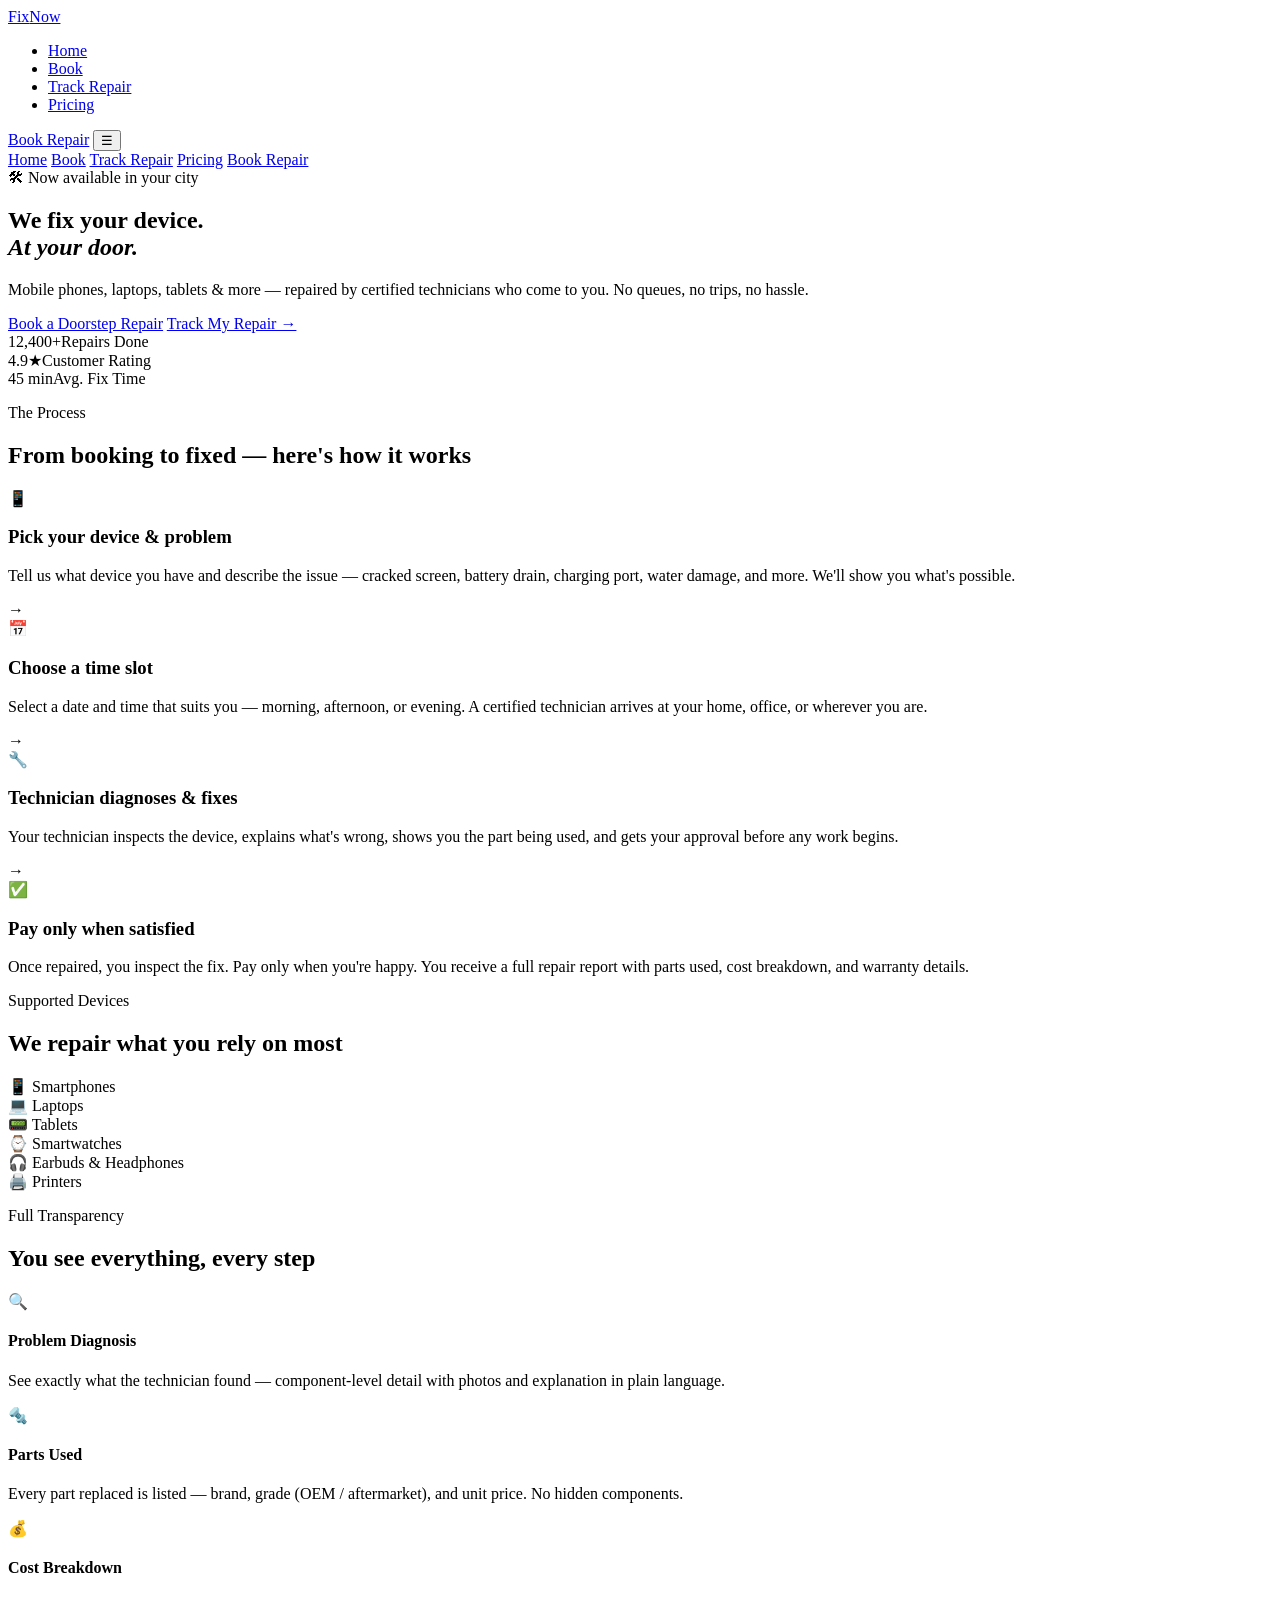
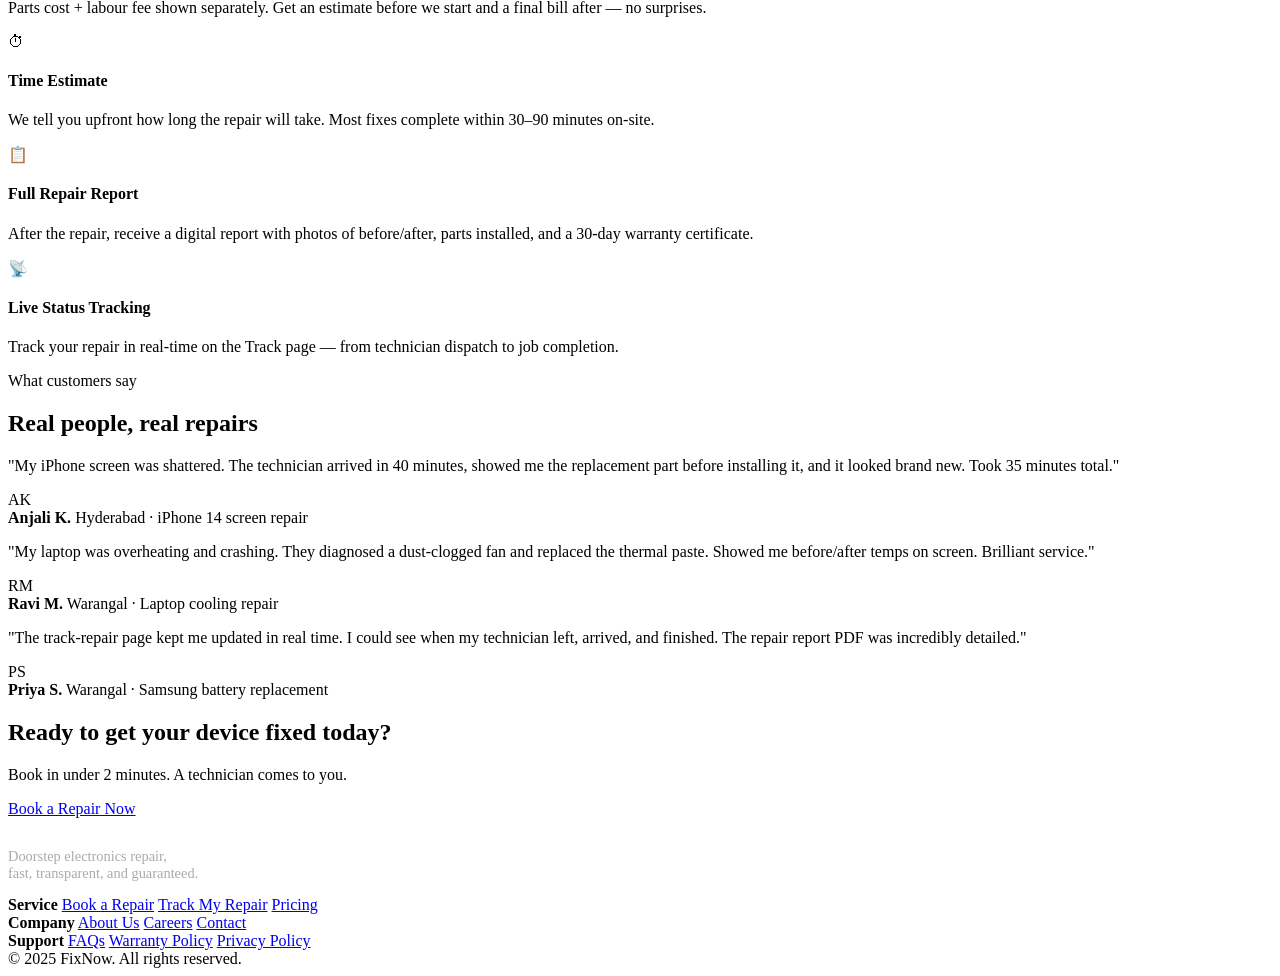
==== index.html @ e60a0678 "Add files via upload" ====
<!DOCTYPE html>
<html lang="en">
<head>
  <meta charset="UTF-8" />
  <meta name="viewport" content="width=device-width, initial-scale=1.0" />
  <title>FixNow — Doorstep Repair Service</title>
  <link rel="preconnect" href="https://fonts.googleapis.com" />
  <link href="https://fonts.googleapis.com/css2?family=DM+Sans:wght@300;400;500;600&family=Syne:wght@700;800&display=swap" rel="stylesheet" />
  <link rel="stylesheet" href="assets/style.css" />
</head>
<body>

  <!-- NAV -->
  <nav class="nav">
    <a href="index.html" class="logo">Fix<span>Now</span></a>
    <ul class="nav-links">
      <li><a href="index.html" class="active">Home</a></li>
      <li><a href="book.html">Book</a></li>
      <li><a href="track.html">Track Repair</a></li>
      <li><a href="pricing.html">Pricing</a></li>
    </ul>
    <a href="book.html" class="btn btn-primary nav-cta">Book Repair</a>
    <button class="hamburger" id="hamburger" aria-label="Menu">&#9776;</button>
  </nav>
  <div class="mobile-menu" id="mobileMenu">
    <a href="index.html">Home</a>
    <a href="book.html">Book</a>
    <a href="track.html">Track Repair</a>
    <a href="pricing.html">Pricing</a>
    <a href="book.html" class="btn btn-primary" style="margin-top:1rem;">Book Repair</a>
  </div>

  <!-- HERO -->
  <section class="hero">
    <div class="hero-badge">🛠 Now available in your city</div>
    <h1 class="hero-title">We fix your device.<br><em>At your door.</em></h1>
    <p class="hero-sub">Mobile phones, laptops, tablets &amp; more — repaired by certified technicians who come to you. No queues, no trips, no hassle.</p>
    <div class="hero-actions">
      <a href="book.html" class="btn btn-primary btn-lg">Book a Doorstep Repair</a>
      <a href="track.html" class="btn btn-ghost btn-lg">Track My Repair →</a>
    </div>
    <div class="hero-stats">
      <div class="stat"><span class="stat-num">12,400+</span><span class="stat-label">Repairs Done</span></div>
      <div class="stat-divider"></div>
      <div class="stat"><span class="stat-num">4.9★</span><span class="stat-label">Customer Rating</span></div>
      <div class="stat-divider"></div>
      <div class="stat"><span class="stat-num">45 min</span><span class="stat-label">Avg. Fix Time</span></div>
    </div>
  </section>

  <!-- HOW IT WORKS -->
  <section class="section" id="how">
    <div class="container">
      <p class="section-eye">The Process</p>
      <h2 class="section-title">From booking to fixed — here's how it works</h2>
      <div class="steps-grid">

        <div class="step-card">
          <div class="step-icon">📱</div>
          <h3>Pick your device &amp; problem</h3>
          <p>Tell us what device you have and describe the issue — cracked screen, battery drain, charging port, water damage, and more. We'll show you what's possible.</p>
        </div>

        <div class="step-arrow">→</div>

        <div class="step-card">
          <div class="step-icon">📅</div>
          <h3>Choose a time slot</h3>
          <p>Select a date and time that suits you — morning, afternoon, or evening. A certified technician arrives at your home, office, or wherever you are.</p>
        </div>

        <div class="step-arrow">→</div>

        <div class="step-card">
          <div class="step-icon">🔧</div>
          <h3>Technician diagnoses &amp; fixes</h3>
          <p>Your technician inspects the device, explains what's wrong, shows you the part being used, and gets your approval before any work begins.</p>
        </div>

        <div class="step-arrow">→</div>

        <div class="step-card">
          <div class="step-icon">✅</div>
          <h3>Pay only when satisfied</h3>
          <p>Once repaired, you inspect the fix. Pay only when you're happy. You receive a full repair report with parts used, cost breakdown, and warranty details.</p>
        </div>

      </div>
    </div>
  </section>

  <!-- DEVICES WE FIX -->
  <section class="section section-alt">
    <div class="container">
      <p class="section-eye">Supported Devices</p>
      <h2 class="section-title">We repair what you rely on most</h2>
      <div class="devices-grid">
        <div class="device-tile">
          <span class="device-icon">📱</span>
          <span>Smartphones</span>
        </div>
        <div class="device-tile">
          <span class="device-icon">💻</span>
          <span>Laptops</span>
        </div>
        <div class="device-tile">
          <span class="device-icon">📟</span>
          <span>Tablets</span>
        </div>
        <div class="device-tile">
          <span class="device-icon">⌚</span>
          <span>Smartwatches</span>
        </div>
        <div class="device-tile">
          <span class="device-icon">🎧</span>
          <span>Earbuds &amp; Headphones</span>
        </div>
        <div class="device-tile">
          <span class="device-icon">🖨️</span>
          <span>Printers</span>
        </div>
      </div>
    </div>
  </section>

  <!-- REPAIR TRANSPARENCY SECTION -->
  <section class="section">
    <div class="container">
      <p class="section-eye">Full Transparency</p>
      <h2 class="section-title">You see everything, every step</h2>
      <div class="transparency-grid">
        <div class="transp-item">
          <div class="transp-icon">🔍</div>
          <h4>Problem Diagnosis</h4>
          <p>See exactly what the technician found — component-level detail with photos and explanation in plain language.</p>
        </div>
        <div class="transp-item">
          <div class="transp-icon">🔩</div>
          <h4>Parts Used</h4>
          <p>Every part replaced is listed — brand, grade (OEM / aftermarket), and unit price. No hidden components.</p>
        </div>
        <div class="transp-item">
          <div class="transp-icon">💰</div>
          <h4>Cost Breakdown</h4>
          <p>Parts cost + labour fee shown separately. Get an estimate before we start and a final bill after — no surprises.</p>
        </div>
        <div class="transp-item">
          <div class="transp-icon">⏱</div>
          <h4>Time Estimate</h4>
          <p>We tell you upfront how long the repair will take. Most fixes complete within 30–90 minutes on-site.</p>
        </div>
        <div class="transp-item">
          <div class="transp-icon">📋</div>
          <h4>Full Repair Report</h4>
          <p>After the repair, receive a digital report with photos of before/after, parts installed, and a 30-day warranty certificate.</p>
        </div>
        <div class="transp-item">
          <div class="transp-icon">📡</div>
          <h4>Live Status Tracking</h4>
          <p>Track your repair in real-time on the Track page — from technician dispatch to job completion.</p>
        </div>
      </div>
    </div>
  </section>

  <!-- TESTIMONIALS -->
  <section class="section section-alt">
    <div class="container">
      <p class="section-eye">What customers say</p>
      <h2 class="section-title">Real people, real repairs</h2>
      <div class="reviews-grid">
        <div class="review-card">
          <p class="review-text">"My iPhone screen was shattered. The technician arrived in 40 minutes, showed me the replacement part before installing it, and it looked brand new. Took 35 minutes total."</p>
          <div class="review-author">
            <div class="avatar">AK</div>
            <div>
              <strong>Anjali K.</strong>
              <span>Hyderabad · iPhone 14 screen repair</span>
            </div>
          </div>
        </div>
        <div class="review-card">
          <p class="review-text">"My laptop was overheating and crashing. They diagnosed a dust-clogged fan and replaced the thermal paste. Showed me before/after temps on screen. Brilliant service."</p>
          <div class="review-author">
            <div class="avatar">RM</div>
            <div>
              <strong>Ravi M.</strong>
              <span>Warangal · Laptop cooling repair</span>
            </div>
          </div>
        </div>
        <div class="review-card">
          <p class="review-text">"The track-repair page kept me updated in real time. I could see when my technician left, arrived, and finished. The repair report PDF was incredibly detailed."</p>
          <div class="review-author">
            <div class="avatar">PS</div>
            <div>
              <strong>Priya S.</strong>
              <span>Warangal · Samsung battery replacement</span>
            </div>
          </div>
        </div>
      </div>
    </div>
  </section>

  <!-- CTA BANNER -->
  <section class="cta-banner">
    <div class="container">
      <h2>Ready to get your device fixed today?</h2>
      <p>Book in under 2 minutes. A technician comes to you.</p>
      <a href="book.html" class="btn btn-white btn-lg">Book a Repair Now</a>
    </div>
  </section>

  <!-- FOOTER -->
  <footer class="footer">
    <div class="container footer-inner">
      <div>
        <a href="index.html" class="logo" style="color:#fff;">Fix<span style="color:var(--accent);">Now</span></a>
        <p style="margin-top:.75rem;color:#aaa;font-size:.9rem;">Doorstep electronics repair,<br>fast, transparent, and guaranteed.</p>
      </div>
      <div class="footer-links">
        <strong>Service</strong>
        <a href="book.html">Book a Repair</a>
        <a href="track.html">Track My Repair</a>
        <a href="pricing.html">Pricing</a>
      </div>
      <div class="footer-links">
        <strong>Company</strong>
        <a href="#">About Us</a>
        <a href="#">Careers</a>
        <a href="#">Contact</a>
      </div>
      <div class="footer-links">
        <strong>Support</strong>
        <a href="#">FAQs</a>
        <a href="#">Warranty Policy</a>
        <a href="#">Privacy Policy</a>
      </div>
    </div>
    <div class="footer-bottom">© 2025 FixNow. All rights reserved.</div>
  </footer>

  <script src="assets/main.js"></script>
</body>
</html>
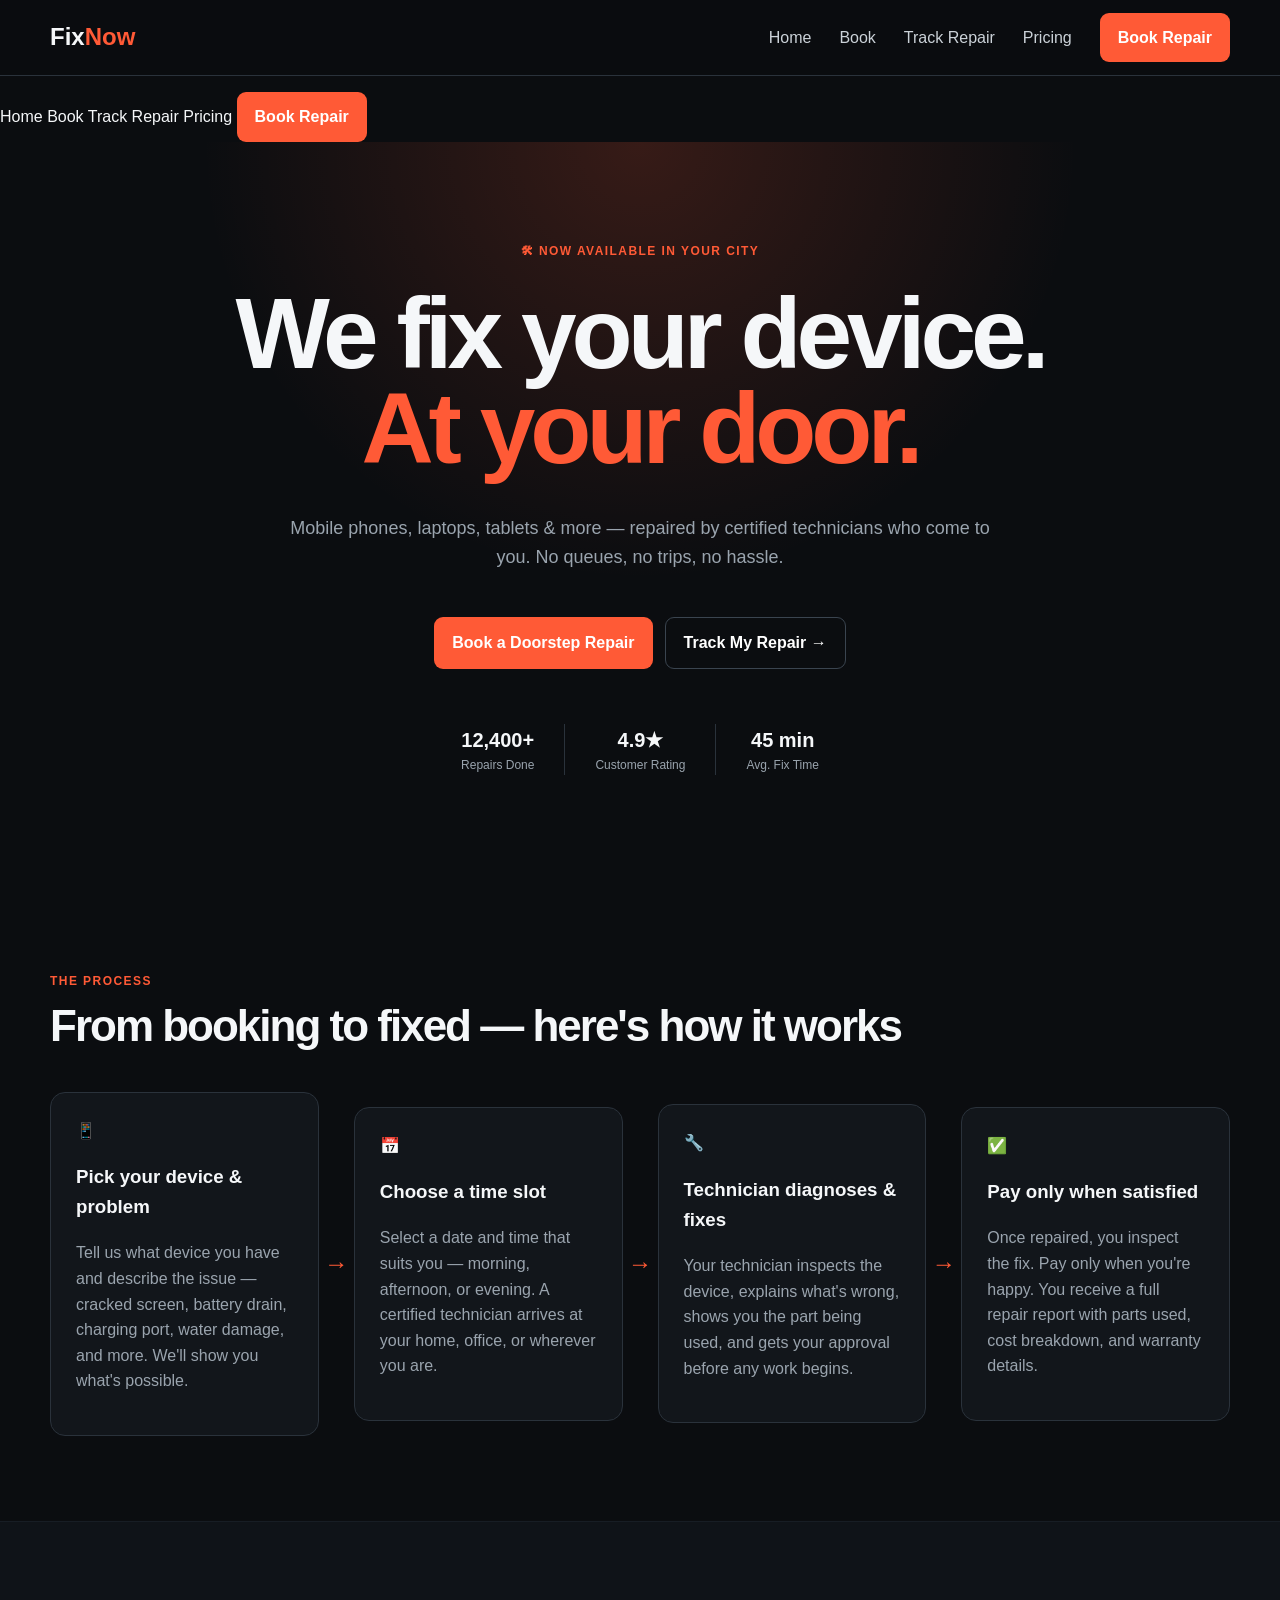
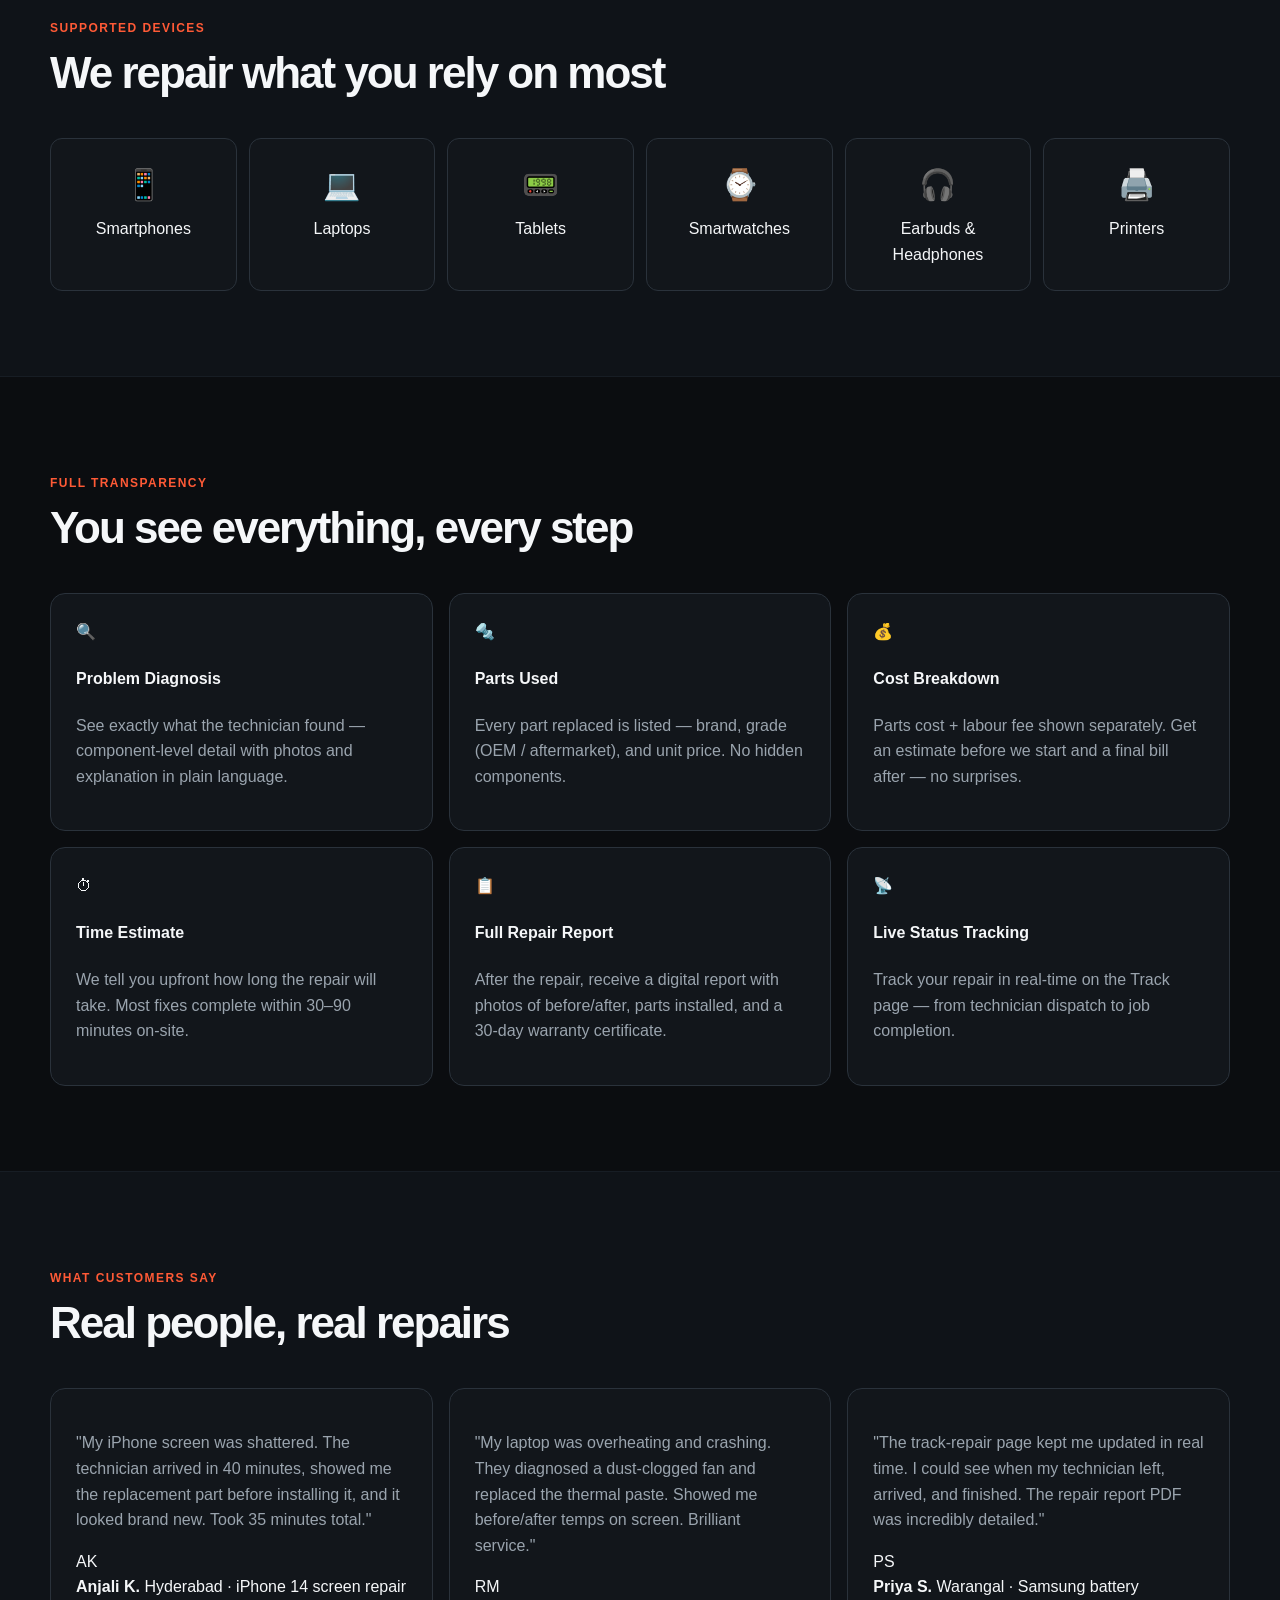
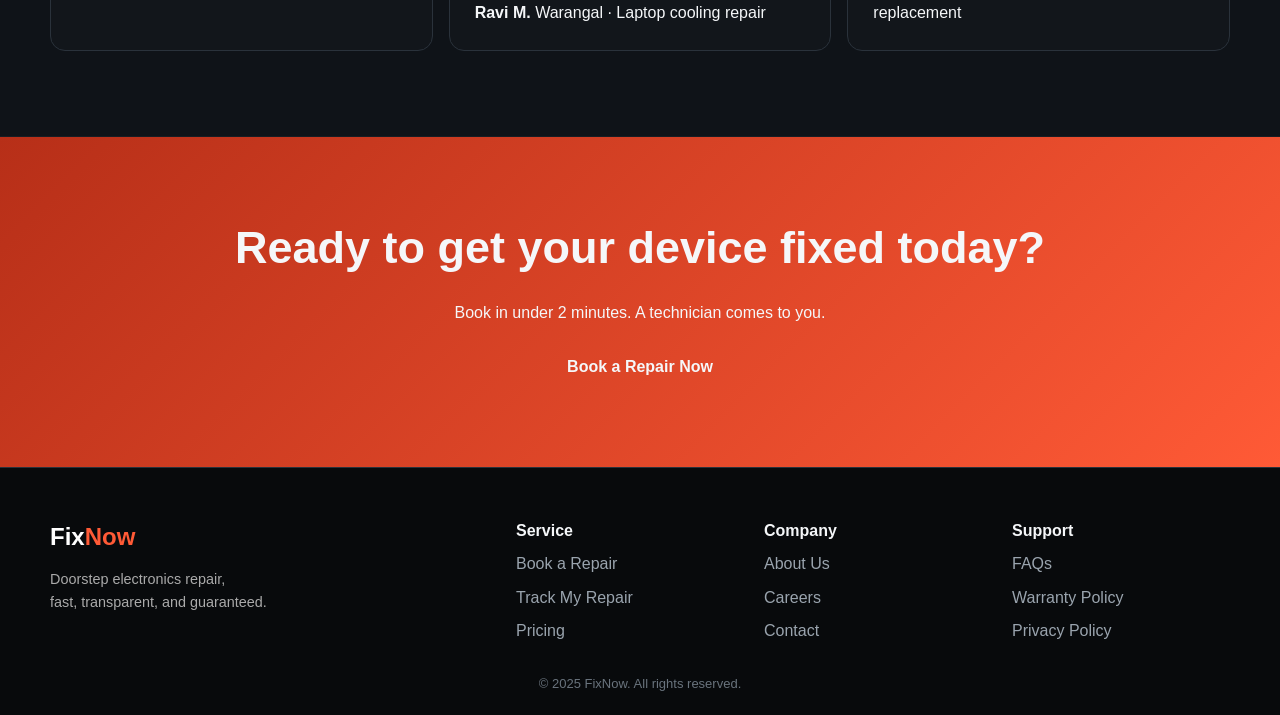
==== commit 61b118ec: "Fix GitHub Pages asset loading" ====
--- a/index.html
+++ b/index.html
@@ -6,7 +6,7 @@
   <title>FixNow — Doorstep Repair Service</title>
   <link rel="preconnect" href="https://fonts.googleapis.com" />
   <link href="https://fonts.googleapis.com/css2?family=DM+Sans:wght@300;400;500;600&family=Syne:wght@700;800&display=swap" rel="stylesheet" />
-  <link rel="stylesheet" href="assets/style.css" />
+  <link rel="stylesheet" href="assets/style.css?v=2" />
 </head>
 <body>
 
@@ -241,6 +241,6 @@
     <div class="footer-bottom">© 2025 FixNow. All rights reserved.</div>
   </footer>
 
-  <script src="assets/main.js"></script>
+  <script src="assets/main.js?v=2"></script>
 </body>
 </html>
--- a/assets/style.css
+++ b/assets/style.css
@@ -0,0 +1 @@
+:root{--bg:#0b0d10;--surface:#12161b;--line:#2a323b;--text:#f5f7f9;--muted:#9aa4ae;--accent:#ff5a36;--green:#42d392;--max:1180px}*{box-sizing:border-box}html{scroll-behavior:smooth}body{margin:0;background:var(--bg);color:var(--text);font-family:Arial,Helvetica,sans-serif;line-height:1.6}a{color:inherit;text-decoration:none}button,input,textarea,select{font:inherit}.container{width:min(var(--max),calc(100% - 40px));margin:auto}.nav{height:76px;padding:0 max(20px,calc((100vw - var(--max))/2));display:flex;align-items:center;gap:28px;border-bottom:1px solid var(--line);background:rgba(11,13,16,.96);position:sticky;top:0;z-index:20}.logo{font-size:1.5rem;font-weight:800}.logo span{color:var(--accent)}.nav-links{display:flex;gap:28px;list-style:none;margin-left:auto;padding:0}.nav-links a{color:#cbd2d8}.nav-links a:hover{color:#fff}.btn{display:inline-flex;align-items:center;justify-content:center;border:0;border-radius:9px;padding:12px 18px;font-weight:700;cursor:pointer}.btn-primary{background:var(--accent);color:#fff}.btn-ghost{background:transparent;border:1px solid #3a444f;color:#fff}.hamburger{display:none;margin-left:auto;background:none;border:0;color:#fff;font-size:24px}.hero{min-height:650px;padding:100px 20px;text-align:center;display:flex;flex-direction:column;align-items:center;justify-content:center;background:radial-gradient(circle at 50% 0,rgba(255,90,54,.18),transparent 45%)}.hero-badge,.section-eye{color:var(--accent);text-transform:uppercase;letter-spacing:.12em;font-size:12px;font-weight:700}.hero-title{font-size:clamp(48px,8vw,100px);line-height:.95;letter-spacing:-5px;margin:25px 0 20px;max-width:950px}.hero-title em{color:var(--accent);font-style:normal}.hero-sub{max-width:720px;color:var(--muted);font-size:18px}.hero-actions{display:flex;gap:12px;flex-wrap:wrap;justify-content:center;margin:28px 0 55px}.hero-stats{display:flex;gap:30px}.stat{display:flex;flex-direction:column}.stat-num{font-weight:800;font-size:20px}.stat-label{color:var(--muted);font-size:12px}.stat-divider{width:1px;background:var(--line)}.section{padding:85px 0}.section-alt{background:#0f1318;border-block:1px solid #171d24}.section-title{font-size:44px;line-height:1.05;margin:10px 0 42px;letter-spacing:-2px}.steps-grid{display:grid;grid-template-columns:1fr 35px 1fr 35px 1fr 35px 1fr;align-items:center}.step-card,.review-card,.transp-item,.price-card,.form-panel,.track-result,.sidebar-card{background:var(--surface);border:1px solid var(--line);border-radius:15px;padding:25px}.step-card{min-height:220px}.step-card p,.review-text,.transp-item p{color:var(--muted)}.step-arrow{text-align:center;color:var(--accent);font-size:24px}.devices-grid{display:grid;grid-template-columns:repeat(6,1fr);gap:12px}.device-tile{text-align:center;padding:22px 10px;border:1px solid var(--line);border-radius:12px;background:var(--surface)}.device-icon{font-size:30px;display:block;margin-bottom:7px}.transparency-grid,.reviews-grid{display:grid;grid-template-columns:repeat(3,1fr);gap:16px}.cta-banner{padding:75px 20px;text-align:center;background:linear-gradient(135deg,#b72f18,#ff5a36)}.cta-banner h2{font-size:45px;margin:0 0 12px}.footer{padding:50px 0 20px;border-top:1px solid var(--line);background:#080a0c}.footer-inner{display:grid;grid-template-columns:2fr repeat(3,1fr);gap:30px}.footer-links{display:flex;flex-direction:column;gap:8px}.footer-links a{color:var(--muted)}.footer-bottom{text-align:center;color:#69737d;padding-top:30px;font-size:13px}.page-header{padding:75px 0 50px;background:#0f1318;border-bottom:1px solid var(--line)}.page-header h1{font-size:58px;line-height:1;margin:10px 0}.page-header p{color:var(--muted);max-width:700px}.progress-steps{display:flex;justify-content:center;align-items:center;margin-bottom:35px}.progress-step{display:flex;align-items:center;gap:7px;color:#68727c}.progress-step.active{color:#fff}.ps-circle{width:34px;height:34px;border:1px solid #46505a;border-radius:50%;display:grid;place-items:center}.progress-step.active .ps-circle{background:var(--accent);border-color:var(--accent)}.progress-line{width:60px;height:1px;background:#343c45;margin:0 10px}.booking-layout{display:grid;grid-template-columns:minmax(0,1fr) 310px;gap:25px}.form-panel{display:none}.form-panel.active{display:block}.step-heading{font-size:28px;margin-top:0}.device-select-grid{display:grid;grid-template-columns:repeat(3,1fr);gap:12px}.device-option input,.time-slot input{position:absolute;opacity:0}.device-option-inner{display:flex;flex-direction:column;align-items:center;text-align:center;padding:18px;border:1px solid var(--line);border-radius:11px}.device-option input:checked+.device-option-inner,.time-slot input:checked+span{border-color:var(--accent);background:rgba(255,90,54,.09)}.dev-ico{font-size:32px}.form-group{margin-top:20px}.form-group label{display:block;font-weight:700;font-size:14px;margin-bottom:7px}.form-group input,.form-group textarea,.track-search-box input{width:100%;padding:12px 13px;background:#0a0d11;color:#fff;border:1px solid #37414b;border-radius:8px}.problem-checks{display:grid;grid-template-columns:1fr 1fr;gap:10px}.check-item{padding:11px;border:1px solid var(--line);border-radius:8px;color:#cbd2d8}.upload-zone{border:1px dashed #4a5560;border-radius:10px;padding:25px;text-align:center;color:var(--muted);cursor:pointer}.time-slots{display:grid;grid-template-columns:repeat(3,1fr);gap:10px}.time-slot span{display:block;text-align:center;border:1px solid var(--line);border-radius:8px;padding:12px}.form-actions{display:flex;justify-content:flex-end;gap:10px;margin-top:25px}.summary-card,.sidebar-card{background:#0a0e12;border:1px solid var(--line);border-radius:10px;padding:18px}.summary-row{display:flex;justify-content:space-between;gap:15px;padding:10px 0;border-bottom:1px solid #222a31}.summary-row span{color:var(--muted)}.success-screen{text-align:center;padding:30px}.success-icon{font-size:60px}.booking-ref{display:inline-block;border:1px solid var(--line);padding:10px 15px;border-radius:8px}.track-search-box{display:flex;gap:10px;max-width:760px;margin:auto}.track-result{margin-top:40px}.track-header{display:flex;justify-content:space-between;gap:15px;border-bottom:1px solid var(--line);padding-bottom:20px}.track-status-badge{color:var(--green);background:rgba(66,211,146,.1);border:1px solid rgba(66,211,146,.2);padding:6px 10px;border-radius:20px}.timeline{display:grid;gap:13px}.timeline-item{display:flex;gap:12px}.timeline-dot{width:12px;height:12px;border-radius:50%;background:#39434d;margin-top:7px;flex:none}.timeline-item.done .timeline-dot{background:var(--green)}.timeline-item.current .timeline-dot{background:var(--accent)}.timeline-item p{margin:0;color:var(--muted);font-size:14px}.price-tabs{display:flex;gap:8px;flex-wrap:wrap;margin-bottom:25px}.price-tab{padding:10px 15px;background:transparent;color:#b7c0c8;border:1px solid var(--line);border-radius:8px}.price-tab.active{background:var(--accent);color:#fff;border-color:var(--accent)}.price-category{display:none}.price-category.active{display:block}.price-grid{display:grid;grid-template-columns:1fr 1fr;gap:12px}.price-card{display:flex;align-items:center;gap:15px}.price-info{flex:1}.price-info h4{margin:0}.price-info p{margin:2px 0;color:var(--muted);font-size:13px}.price-range{color:var(--accent);font-weight:700}.faq-item{border-bottom:1px solid var(--line)}.faq-q{width:100%;background:none;border:0;color:#fff;text-align:left;padding:18px 0;font-weight:700;display:flex;justify-content:space-between}.faq-a{display:none;color:var(--muted);padding:0 0 18px}.faq-item.open .faq-a{display:block}@media(max-width:900px){.nav-links{display:none}.nav-cta{display:none}.hamburger{display:block}.steps-grid{grid-template-columns:1fr 1fr}.step-arrow{display:none}.devices-grid{grid-template-columns:repeat(3,1fr)}.transparency-grid,.reviews-grid{grid-template-columns:1fr 1fr}.booking-layout{grid-template-columns:1fr}.footer-inner{grid-template-columns:1fr 1fr}}@media(max-width:600px){.container{width:calc(100% - 28px)}.hero-title{font-size:52px;letter-spacing:-3px}.hero-stats{gap:12px}.steps-grid,.transparency-grid,.reviews-grid,.price-grid,.device-select-grid,.problem-checks{grid-template-columns:1fr}.devices-grid{grid-template-columns:1fr 1fr}.time-slots{grid-template-columns:1fr}.booking-layout{display:block}.page-header h1{font-size:44px}.track-search-box{flex-direction:column}.footer-inner{grid-template-columns:1fr}}
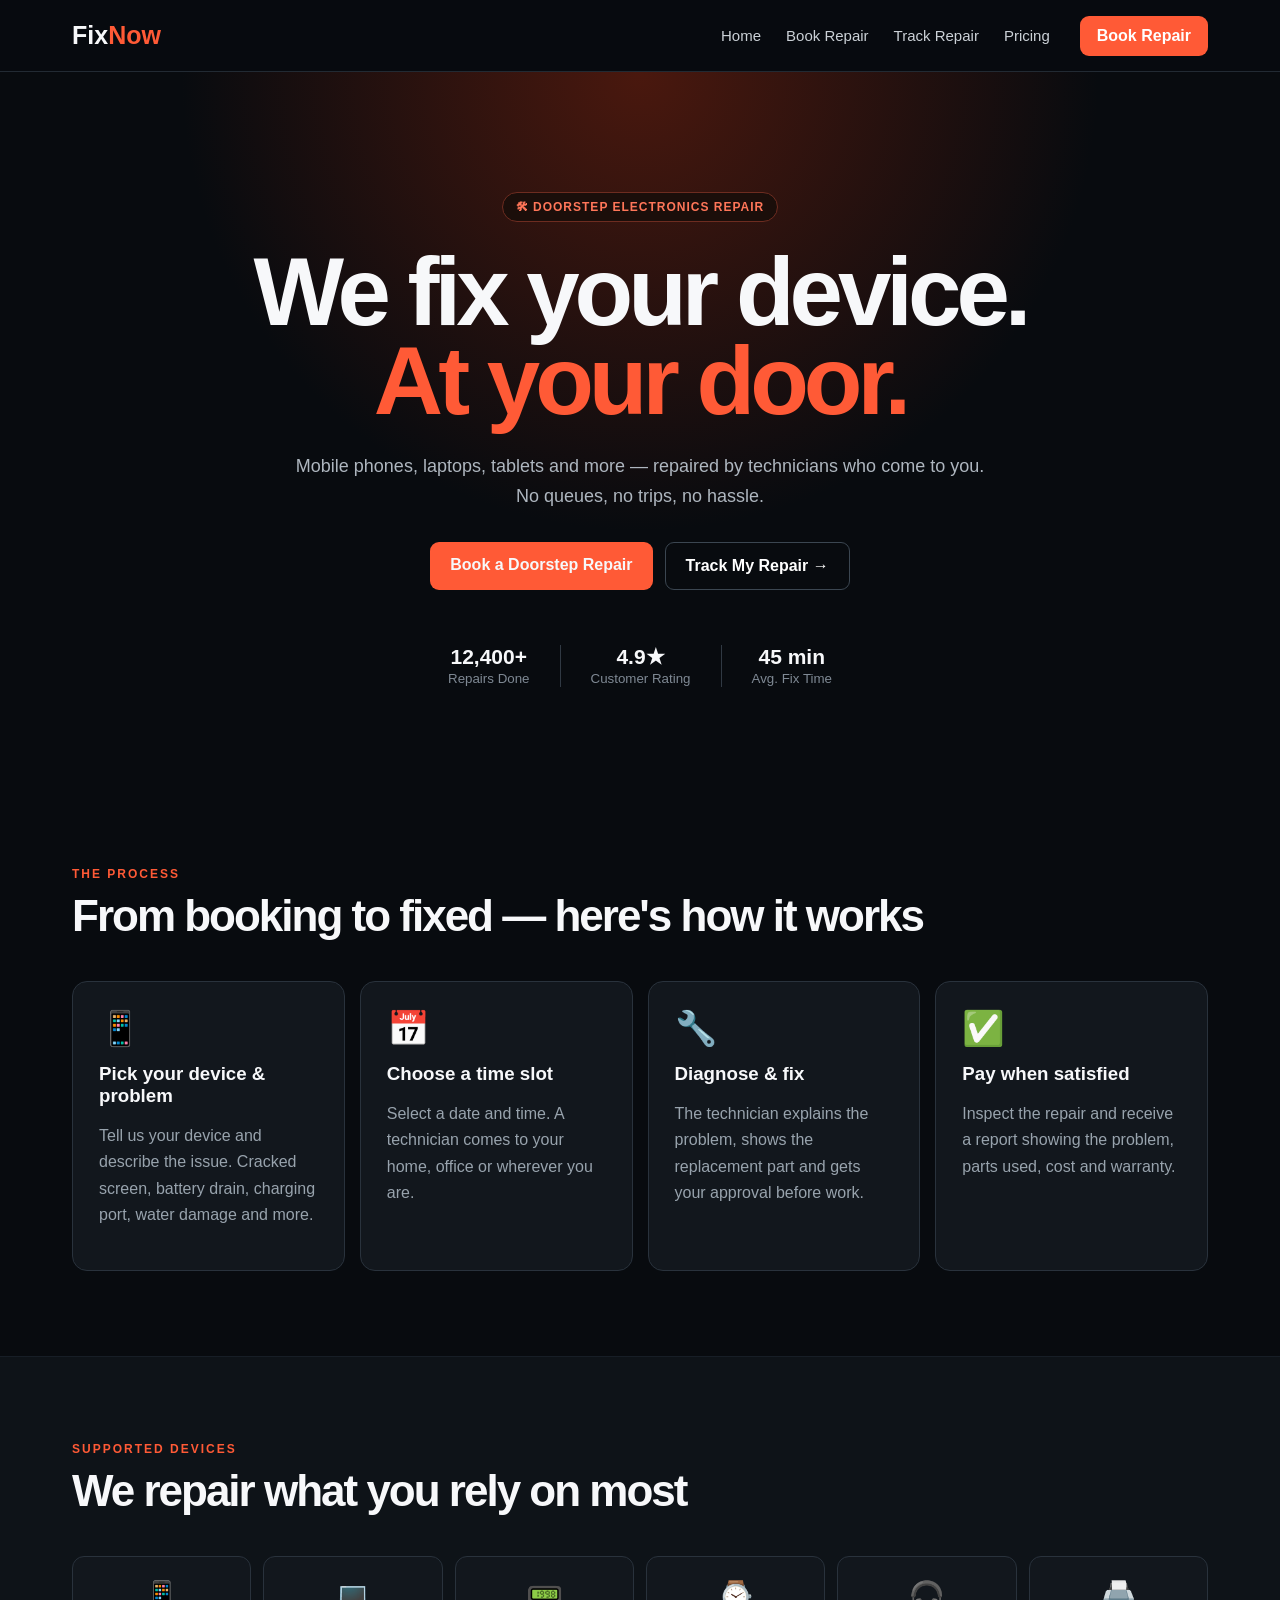
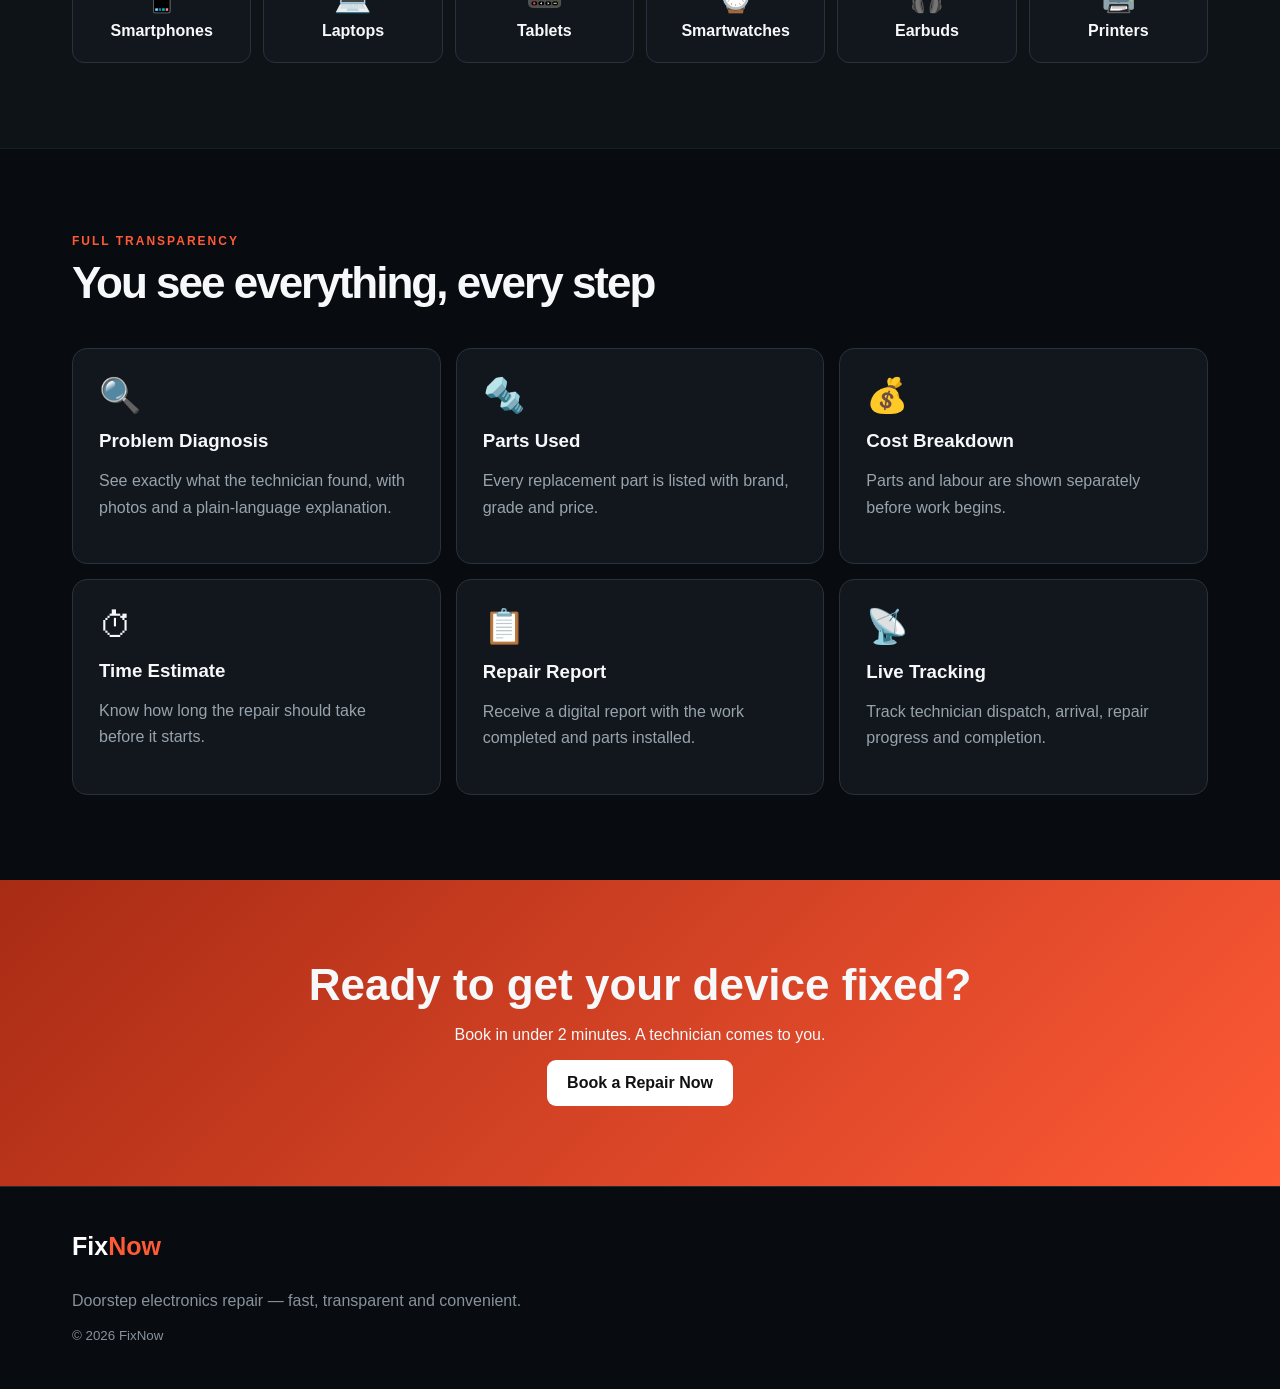
==== commit 9dc71daa: "Replace homepage with self-contained GitHub Pages version" ====
--- a/index.html
+++ b/index.html
@@ -1,246 +1,23 @@
-<!DOCTYPE html>
+<!doctype html>
 <html lang="en">
 <head>
-  <meta charset="UTF-8" />
-  <meta name="viewport" content="width=device-width, initial-scale=1.0" />
-  <title>FixNow — Doorstep Repair Service</title>
-  <link rel="preconnect" href="https://fonts.googleapis.com" />
-  <link href="https://fonts.googleapis.com/css2?family=DM+Sans:wght@300;400;500;600&family=Syne:wght@700;800&display=swap" rel="stylesheet" />
-  <link rel="stylesheet" href="assets/style.css?v=2" />
+<meta charset="utf-8">
+<meta name="viewport" content="width=device-width,initial-scale=1">
+<title>FixNow — Doorstep Device Repair</title>
+<style>
+*{box-sizing:border-box}html{scroll-behavior:smooth}body{margin:0;background:#080b0f;color:#f7f8fa;font-family:Arial,Helvetica,sans-serif}a{text-decoration:none;color:inherit}.wrap{max-width:1180px;margin:auto;padding:0 22px}
+nav{height:72px;display:flex;align-items:center;border-bottom:1px solid #222a33;background:#080b0fee;position:sticky;top:0;z-index:5}.navin{display:flex;align-items:center;width:100%;gap:30px}.logo{font-size:25px;font-weight:900}.logo b{color:#ff5a36}.links{display:flex;gap:25px;margin-left:auto}.links a{color:#cbd1d7;font-size:15px}.links a:hover{color:#ff5a36}.cta{background:#ff5a36;color:white;padding:11px 17px;border-radius:9px;font-weight:800}
+.hero{text-align:center;padding:120px 20px 95px;background:radial-gradient(circle at 50% 0,#4a180e 0,transparent 48%)}.tag{display:inline-block;border:1px solid #6d2c20;color:#ff7659;background:#1b0e0a;border-radius:30px;padding:7px 13px;font-size:12px;font-weight:800;text-transform:uppercase;letter-spacing:1px}.hero h1{font-size:clamp(52px,8vw,96px);line-height:.93;letter-spacing:-5px;margin:25px auto;max-width:950px}.orange{color:#ff5a36}.hero p{color:#aeb6bf;max-width:700px;margin:0 auto;font-size:18px;line-height:1.7}.actions{display:flex;justify-content:center;gap:12px;flex-wrap:wrap;margin:30px 0 55px}.btn{padding:14px 20px;border-radius:9px;font-weight:800;display:inline-block}.primary{background:#ff5a36}.secondary{border:1px solid #3b4651;color:white}.stats{display:flex;justify-content:center;gap:30px}.stats strong{font-size:21px;display:block}.stats small{color:#7f8994}.line{width:1px;background:#303943}
+section{padding:85px 0}.dark{background:#0e1318;border-block:1px solid #171e26}.eyebrow{color:#ff5a36;text-transform:uppercase;letter-spacing:2px;font-weight:800;font-size:12px}.title{font-size:44px;letter-spacing:-2px;margin:10px 0 40px}.steps{display:grid;grid-template-columns:repeat(4,1fr);gap:15px}.card{background:#12171d;border:1px solid #29323c;border-radius:15px;padding:26px}.card .icon{font-size:34px}.card h3{margin:15px 0 8px}.card p{color:#98a3ad;line-height:1.65}.devices{display:grid;grid-template-columns:repeat(6,1fr);gap:12px}.device{text-align:center;background:#12171d;border:1px solid #29323c;border-radius:12px;padding:22px 10px;font-weight:700}.device span{font-size:30px;display:block;margin-bottom:8px}.three{display:grid;grid-template-columns:repeat(3,1fr);gap:15px}.ctaSection{padding:80px 20px;text-align:center;background:linear-gradient(135deg,#a82b14,#ff5a36)}.ctaSection h2{font-size:44px;margin:0 0 12px}.white{background:#fff;color:#111}.footer{padding:45px 0;border-top:1px solid #222a33;color:#88929c}.footer .logo{color:#fff;margin-bottom:15px;display:inline-block}
+@media(max-width:800px){.links{display:none}.steps,.three{grid-template-columns:1fr 1fr}.devices{grid-template-columns:repeat(3,1fr)}}@media(max-width:520px){.steps,.three{grid-template-columns:1fr}.devices{grid-template-columns:1fr 1fr}.stats{gap:12px}.hero h1{letter-spacing:-3px}.title{font-size:35px}}
+</style>
 </head>
 <body>
-
-  <!-- NAV -->
-  <nav class="nav">
-    <a href="index.html" class="logo">Fix<span>Now</span></a>
-    <ul class="nav-links">
-      <li><a href="index.html" class="active">Home</a></li>
-      <li><a href="book.html">Book</a></li>
-      <li><a href="track.html">Track Repair</a></li>
-      <li><a href="pricing.html">Pricing</a></li>
-    </ul>
-    <a href="book.html" class="btn btn-primary nav-cta">Book Repair</a>
-    <button class="hamburger" id="hamburger" aria-label="Menu">&#9776;</button>
-  </nav>
-  <div class="mobile-menu" id="mobileMenu">
-    <a href="index.html">Home</a>
-    <a href="book.html">Book</a>
-    <a href="track.html">Track Repair</a>
-    <a href="pricing.html">Pricing</a>
-    <a href="book.html" class="btn btn-primary" style="margin-top:1rem;">Book Repair</a>
-  </div>
-
-  <!-- HERO -->
-  <section class="hero">
-    <div class="hero-badge">🛠 Now available in your city</div>
-    <h1 class="hero-title">We fix your device.<br><em>At your door.</em></h1>
-    <p class="hero-sub">Mobile phones, laptops, tablets &amp; more — repaired by certified technicians who come to you. No queues, no trips, no hassle.</p>
-    <div class="hero-actions">
-      <a href="book.html" class="btn btn-primary btn-lg">Book a Doorstep Repair</a>
-      <a href="track.html" class="btn btn-ghost btn-lg">Track My Repair →</a>
-    </div>
-    <div class="hero-stats">
-      <div class="stat"><span class="stat-num">12,400+</span><span class="stat-label">Repairs Done</span></div>
-      <div class="stat-divider"></div>
-      <div class="stat"><span class="stat-num">4.9★</span><span class="stat-label">Customer Rating</span></div>
-      <div class="stat-divider"></div>
-      <div class="stat"><span class="stat-num">45 min</span><span class="stat-label">Avg. Fix Time</span></div>
-    </div>
-  </section>
-
-  <!-- HOW IT WORKS -->
-  <section class="section" id="how">
-    <div class="container">
-      <p class="section-eye">The Process</p>
-      <h2 class="section-title">From booking to fixed — here's how it works</h2>
-      <div class="steps-grid">
-
-        <div class="step-card">
-          <div class="step-icon">📱</div>
-          <h3>Pick your device &amp; problem</h3>
-          <p>Tell us what device you have and describe the issue — cracked screen, battery drain, charging port, water damage, and more. We'll show you what's possible.</p>
-        </div>
-
-        <div class="step-arrow">→</div>
-
-        <div class="step-card">
-          <div class="step-icon">📅</div>
-          <h3>Choose a time slot</h3>
-          <p>Select a date and time that suits you — morning, afternoon, or evening. A certified technician arrives at your home, office, or wherever you are.</p>
-        </div>
-
-        <div class="step-arrow">→</div>
-
-        <div class="step-card">
-          <div class="step-icon">🔧</div>
-          <h3>Technician diagnoses &amp; fixes</h3>
-          <p>Your technician inspects the device, explains what's wrong, shows you the part being used, and gets your approval before any work begins.</p>
-        </div>
-
-        <div class="step-arrow">→</div>
-
-        <div class="step-card">
-          <div class="step-icon">✅</div>
-          <h3>Pay only when satisfied</h3>
-          <p>Once repaired, you inspect the fix. Pay only when you're happy. You receive a full repair report with parts used, cost breakdown, and warranty details.</p>
-        </div>
-
-      </div>
-    </div>
-  </section>
-
-  <!-- DEVICES WE FIX -->
-  <section class="section section-alt">
-    <div class="container">
-      <p class="section-eye">Supported Devices</p>
-      <h2 class="section-title">We repair what you rely on most</h2>
-      <div class="devices-grid">
-        <div class="device-tile">
-          <span class="device-icon">📱</span>
-          <span>Smartphones</span>
-        </div>
-        <div class="device-tile">
-          <span class="device-icon">💻</span>
-          <span>Laptops</span>
-        </div>
-        <div class="device-tile">
-          <span class="device-icon">📟</span>
-          <span>Tablets</span>
-        </div>
-        <div class="device-tile">
-          <span class="device-icon">⌚</span>
-          <span>Smartwatches</span>
-        </div>
-        <div class="device-tile">
-          <span class="device-icon">🎧</span>
-          <span>Earbuds &amp; Headphones</span>
-        </div>
-        <div class="device-tile">
-          <span class="device-icon">🖨️</span>
-          <span>Printers</span>
-        </div>
-      </div>
-    </div>
-  </section>
-
-  <!-- REPAIR TRANSPARENCY SECTION -->
-  <section class="section">
-    <div class="container">
-      <p class="section-eye">Full Transparency</p>
-      <h2 class="section-title">You see everything, every step</h2>
-      <div class="transparency-grid">
-        <div class="transp-item">
-          <div class="transp-icon">🔍</div>
-          <h4>Problem Diagnosis</h4>
-          <p>See exactly what the technician found — component-level detail with photos and explanation in plain language.</p>
-        </div>
-        <div class="transp-item">
-          <div class="transp-icon">🔩</div>
-          <h4>Parts Used</h4>
-          <p>Every part replaced is listed — brand, grade (OEM / aftermarket), and unit price. No hidden components.</p>
-        </div>
-        <div class="transp-item">
-          <div class="transp-icon">💰</div>
-          <h4>Cost Breakdown</h4>
-          <p>Parts cost + labour fee shown separately. Get an estimate before we start and a final bill after — no surprises.</p>
-        </div>
-        <div class="transp-item">
-          <div class="transp-icon">⏱</div>
-          <h4>Time Estimate</h4>
-          <p>We tell you upfront how long the repair will take. Most fixes complete within 30–90 minutes on-site.</p>
-        </div>
-        <div class="transp-item">
-          <div class="transp-icon">📋</div>
-          <h4>Full Repair Report</h4>
-          <p>After the repair, receive a digital report with photos of before/after, parts installed, and a 30-day warranty certificate.</p>
-        </div>
-        <div class="transp-item">
-          <div class="transp-icon">📡</div>
-          <h4>Live Status Tracking</h4>
-          <p>Track your repair in real-time on the Track page — from technician dispatch to job completion.</p>
-        </div>
-      </div>
-    </div>
-  </section>
-
-  <!-- TESTIMONIALS -->
-  <section class="section section-alt">
-    <div class="container">
-      <p class="section-eye">What customers say</p>
-      <h2 class="section-title">Real people, real repairs</h2>
-      <div class="reviews-grid">
-        <div class="review-card">
-          <p class="review-text">"My iPhone screen was shattered. The technician arrived in 40 minutes, showed me the replacement part before installing it, and it looked brand new. Took 35 minutes total."</p>
-          <div class="review-author">
-            <div class="avatar">AK</div>
-            <div>
-              <strong>Anjali K.</strong>
-              <span>Hyderabad · iPhone 14 screen repair</span>
-            </div>
-          </div>
-        </div>
-        <div class="review-card">
-          <p class="review-text">"My laptop was overheating and crashing. They diagnosed a dust-clogged fan and replaced the thermal paste. Showed me before/after temps on screen. Brilliant service."</p>
-          <div class="review-author">
-            <div class="avatar">RM</div>
-            <div>
-              <strong>Ravi M.</strong>
-              <span>Warangal · Laptop cooling repair</span>
-            </div>
-          </div>
-        </div>
-        <div class="review-card">
-          <p class="review-text">"The track-repair page kept me updated in real time. I could see when my technician left, arrived, and finished. The repair report PDF was incredibly detailed."</p>
-          <div class="review-author">
-            <div class="avatar">PS</div>
-            <div>
-              <strong>Priya S.</strong>
-              <span>Warangal · Samsung battery replacement</span>
-            </div>
-          </div>
-        </div>
-      </div>
-    </div>
-  </section>
-
-  <!-- CTA BANNER -->
-  <section class="cta-banner">
-    <div class="container">
-      <h2>Ready to get your device fixed today?</h2>
-      <p>Book in under 2 minutes. A technician comes to you.</p>
-      <a href="book.html" class="btn btn-white btn-lg">Book a Repair Now</a>
-    </div>
-  </section>
-
-  <!-- FOOTER -->
-  <footer class="footer">
-    <div class="container footer-inner">
-      <div>
-        <a href="index.html" class="logo" style="color:#fff;">Fix<span style="color:var(--accent);">Now</span></a>
-        <p style="margin-top:.75rem;color:#aaa;font-size:.9rem;">Doorstep electronics repair,<br>fast, transparent, and guaranteed.</p>
-      </div>
-      <div class="footer-links">
-        <strong>Service</strong>
-        <a href="book.html">Book a Repair</a>
-        <a href="track.html">Track My Repair</a>
-        <a href="pricing.html">Pricing</a>
-      </div>
-      <div class="footer-links">
-        <strong>Company</strong>
-        <a href="#">About Us</a>
-        <a href="#">Careers</a>
-        <a href="#">Contact</a>
-      </div>
-      <div class="footer-links">
-        <strong>Support</strong>
-        <a href="#">FAQs</a>
-        <a href="#">Warranty Policy</a>
-        <a href="#">Privacy Policy</a>
-      </div>
-    </div>
-    <div class="footer-bottom">© 2025 FixNow. All rights reserved.</div>
-  </footer>
-
-  <script src="assets/main.js?v=2"></script>
-</body>
-</html>
+<nav><div class="wrap navin"><a class="logo" href="index.html">Fix<b>Now</b></a><div class="links"><a href="index.html">Home</a><a href="book.html">Book Repair</a><a href="track.html">Track Repair</a><a href="pricing.html">Pricing</a></div><a class="cta" href="book.html">Book Repair</a></div></nav>
+<header class="hero"><span class="tag">🛠 Doorstep electronics repair</span><h1>We fix your device.<br><span class="orange">At your door.</span></h1><p>Mobile phones, laptops, tablets and more — repaired by technicians who come to you. No queues, no trips, no hassle.</p><div class="actions"><a class="btn primary" href="book.html">Book a Doorstep Repair</a><a class="btn secondary" href="track.html">Track My Repair →</a></div><div class="stats"><div><strong>12,400+</strong><small>Repairs Done</small></div><span class="line"></span><div><strong>4.9★</strong><small>Customer Rating</small></div><span class="line"></span><div><strong>45 min</strong><small>Avg. Fix Time</small></div></div></header>
+<section><div class="wrap"><div class="eyebrow">The Process</div><h2 class="title">From booking to fixed — here's how it works</h2><div class="steps"><div class="card"><div class="icon">📱</div><h3>Pick your device & problem</h3><p>Tell us your device and describe the issue. Cracked screen, battery drain, charging port, water damage and more.</p></div><div class="card"><div class="icon">📅</div><h3>Choose a time slot</h3><p>Select a date and time. A technician comes to your home, office or wherever you are.</p></div><div class="card"><div class="icon">🔧</div><h3>Diagnose & fix</h3><p>The technician explains the problem, shows the replacement part and gets your approval before work.</p></div><div class="card"><div class="icon">✅</div><h3>Pay when satisfied</h3><p>Inspect the repair and receive a report showing the problem, parts used, cost and warranty.</p></div></div></div></section>
+<section class="dark"><div class="wrap"><div class="eyebrow">Supported Devices</div><h2 class="title">We repair what you rely on most</h2><div class="devices"><div class="device"><span>📱</span>Smartphones</div><div class="device"><span>💻</span>Laptops</div><div class="device"><span>📟</span>Tablets</div><div class="device"><span>⌚</span>Smartwatches</div><div class="device"><span>🎧</span>Earbuds</div><div class="device"><span>🖨️</span>Printers</div></div></div></section>
+<section><div class="wrap"><div class="eyebrow">Full Transparency</div><h2 class="title">You see everything, every step</h2><div class="three"><div class="card"><div class="icon">🔍</div><h3>Problem Diagnosis</h3><p>See exactly what the technician found, with photos and a plain-language explanation.</p></div><div class="card"><div class="icon">🔩</div><h3>Parts Used</h3><p>Every replacement part is listed with brand, grade and price.</p></div><div class="card"><div class="icon">💰</div><h3>Cost Breakdown</h3><p>Parts and labour are shown separately before work begins.</p></div><div class="card"><div class="icon">⏱</div><h3>Time Estimate</h3><p>Know how long the repair should take before it starts.</p></div><div class="card"><div class="icon">📋</div><h3>Repair Report</h3><p>Receive a digital report with the work completed and parts installed.</p></div><div class="card"><div class="icon">📡</div><h3>Live Tracking</h3><p>Track technician dispatch, arrival, repair progress and completion.</p></div></div></div></section>
+<section class="ctaSection"><div class="wrap"><h2>Ready to get your device fixed?</h2><p>Book in under 2 minutes. A technician comes to you.</p><a class="btn white" href="book.html">Book a Repair Now</a></div></section>
+<footer class="footer"><div class="wrap"><a class="logo" href="index.html">Fix<b>Now</b></a><p>Doorstep electronics repair — fast, transparent and convenient.</p><small>© 2026 FixNow</small></div></footer>
+</body></html>
